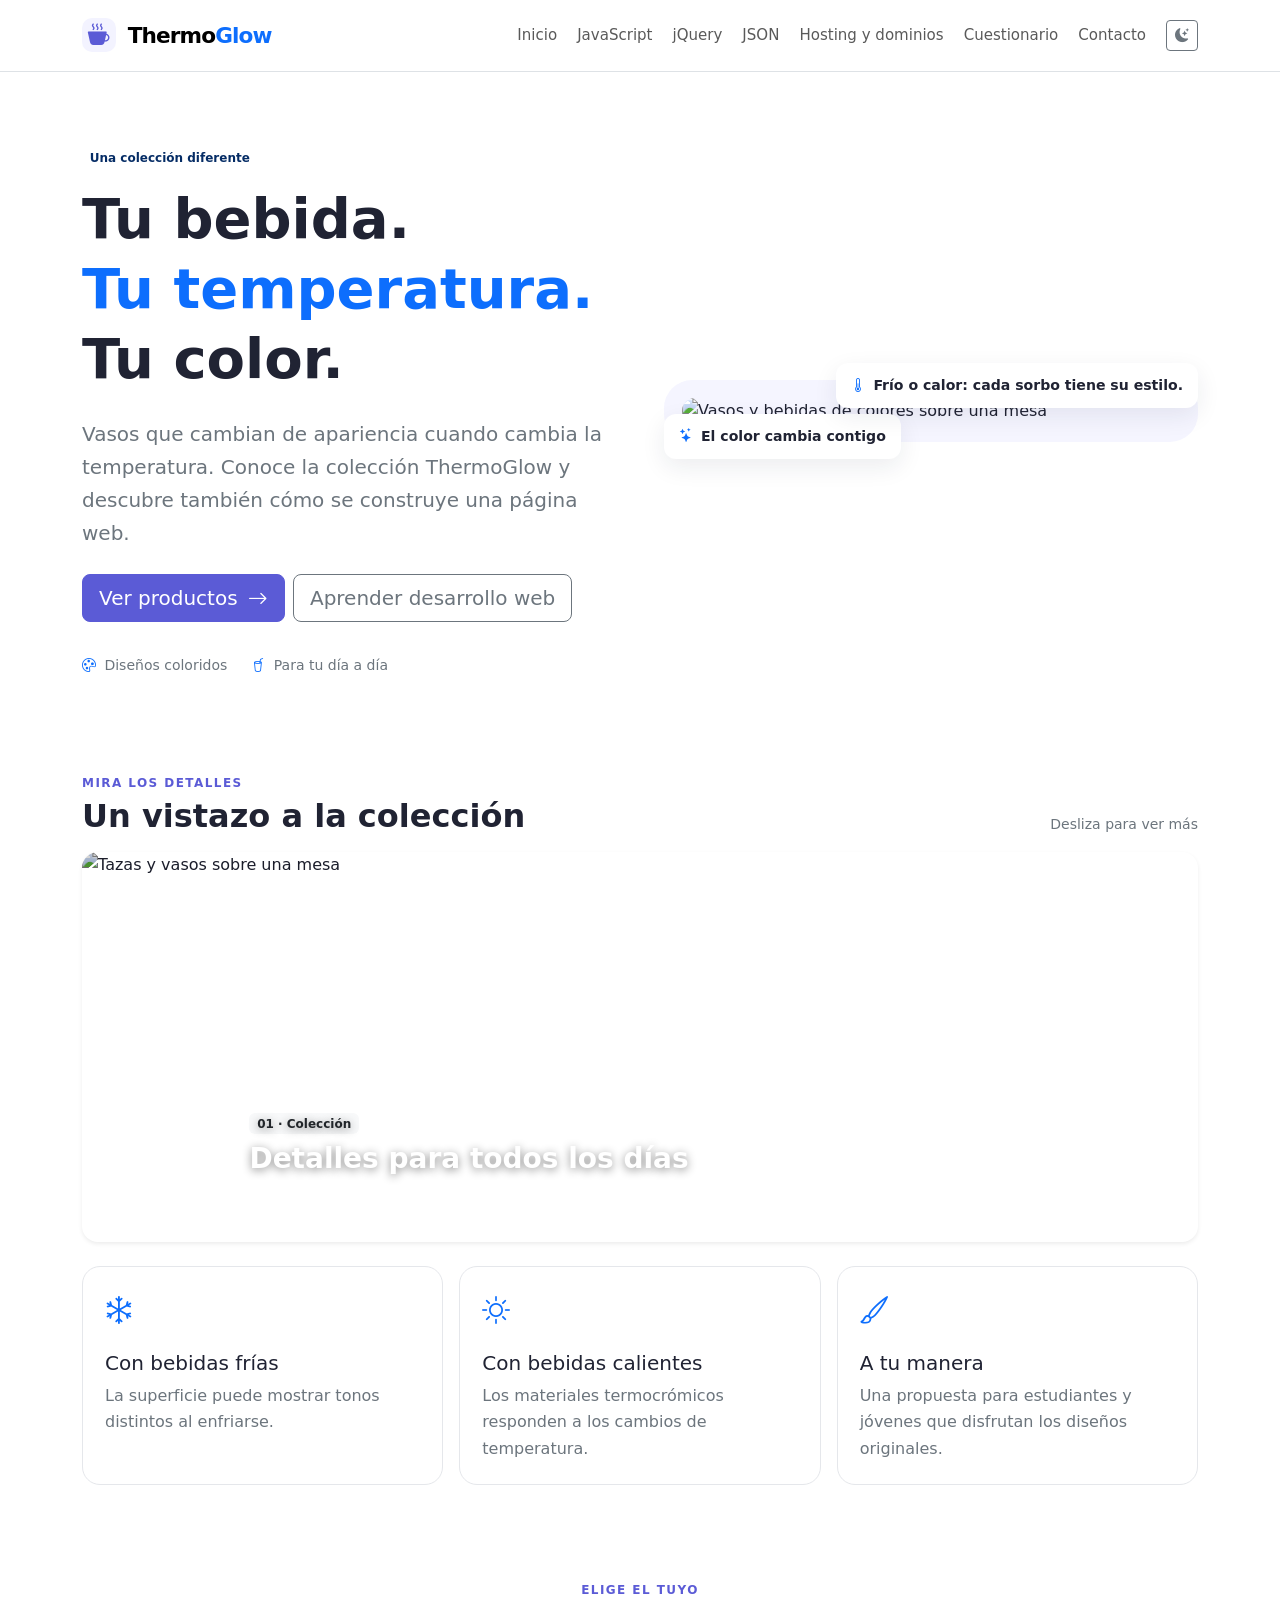
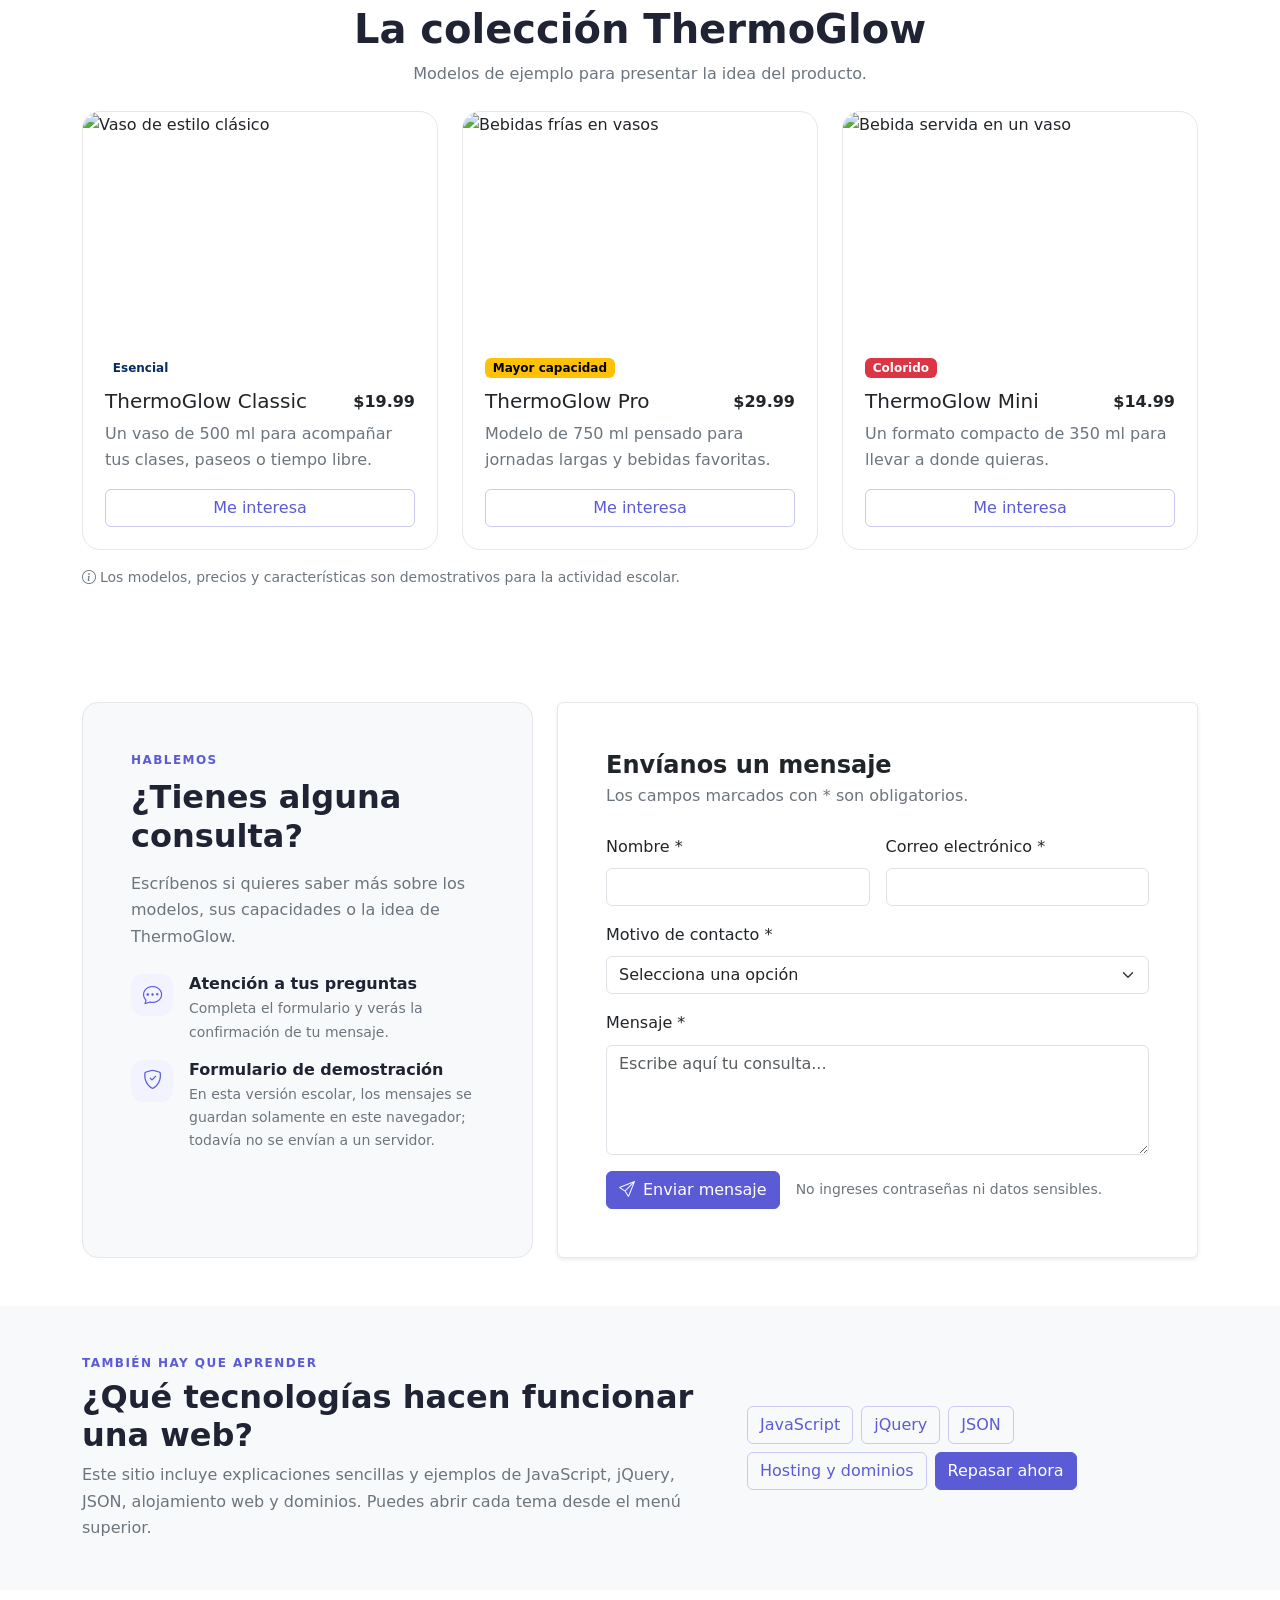
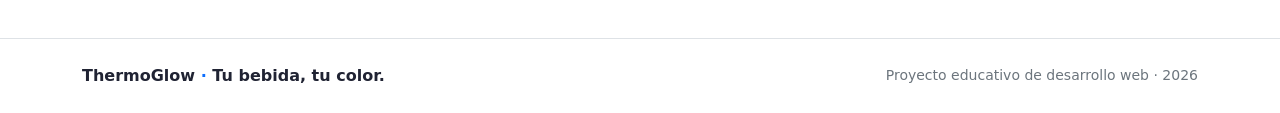
==== index.html @ 7bd59742 "windon" ====
<!doctype html>
<html lang="es" data-bs-theme="light">

<head>
    <meta charset="utf-8">
    <meta name="viewport" content="width=device-width, initial-scale=1">
    <meta name="description" content="ThermoGlow: vasos que cambian de color y recursos educativos de desarrollo web.">
    <title>Inicio | ThermoGlow</title>
    <link href="https://cdn.jsdelivr.net/npm/bootstrap@5.3.3/dist/css/bootstrap.min.css" rel="stylesheet">
    <link href="https://cdn.jsdelivr.net/npm/bootstrap-icons@1.11.3/font/bootstrap-icons.min.css" rel="stylesheet">
    <link href="css/estilos.css" rel="stylesheet">
</head>

<body>
    <nav class="navbar navbar-expand-lg bg-white border-bottom sticky-top">
        <div class="container"><a class="navbar-brand fw-bold" href="index.html"><span class="brand-mark"><i
                        class="bi bi-cup-hot-fill"></i></span> Thermo<span class="text-primary">Glow</span></a><button
                class="navbar-toggler" type="button" data-bs-toggle="collapse" data-bs-target="#mainNav"
                aria-controls="mainNav" aria-expanded="false" aria-label="Abrir menú"><span
                    class="navbar-toggler-icon"></span></button>
            <div class="collapse navbar-collapse" id="mainNav">
                <ul class="navbar-nav ms-auto align-items-lg-center gap-lg-1">
                    <li class="nav-item"><a class="nav-link" href="index.html">Inicio</a></li>
                    <li class="nav-item"><a class="nav-link" href="javascript.html">JavaScript</a></li>
                    <li class="nav-item"><a class="nav-link" href="jquery.html">jQuery</a></li>
                    <li class="nav-item"><a class="nav-link" href="json.html">JSON</a></li>
                    <li class="nav-item"><a class="nav-link" href="hosting.html">Hosting y dominios</a></li>
                    <li class="nav-item"><a class="nav-link" href="cuestionario.html">Cuestionario</a></li>
                    <li class="nav-item"><a class="nav-link" href="#contacto">Contacto</a></li>
                    <li class="nav-item ms-lg-2"><button class="btn btn-outline-secondary btn-sm" id="btnTema"
                            type="button" aria-label="Activar tema oscuro"><i class="bi bi-moon-stars-fill"></i><span
                                class="ms-1 d-lg-none">Cambiar tema</span></button></li>
                </ul>
            </div>
        </div>
    </nav>
    <main>
        <section class="container py-5">
            <div class="row align-items-center g-5 py-lg-4">
                <div class="col-lg-6"><span
                        class="badge rounded-pill text-bg-primary-subtle text-primary-emphasis mb-3">Una colección
                        diferente</span>
                    <h1 class="display-4 fw-bold lh-sm">Tu bebida.<br><span class="text-primary">Tu
                            temperatura.</span><br>Tu color.</h1>
                    <p class="lead text-secondary my-4">Vasos que cambian de apariencia cuando cambia la temperatura.
                        Conoce la colección ThermoGlow y descubre también cómo se construye una página web.</p><a
                        class="btn btn-primary btn-lg me-2 mb-2" href="#productos">Ver productos <i
                            class="bi bi-arrow-right ms-1"></i></a><a class="btn btn-outline-secondary btn-lg mb-2"
                        href="javascript.html">Aprender desarrollo web</a>
                    <div class="d-flex gap-4 mt-4 small text-secondary"><span><i
                                class="bi bi-palette text-primary me-1"></i> Diseños coloridos</span><span><i
                                class="bi bi-cup-straw text-primary me-1"></i> Para tu día a día</span></div>
                </div>
                <div class="col-lg-6">
                    <div class="hero-art">
                        <div class="hero-copy-label"><i class="bi bi-stars text-primary me-2"></i>El color cambia
                            contigo</div><img
                            src="https://images.unsplash.com/photo-1544145945-f90425340c7e?auto=format&fit=crop&w=1100&q=85"
                            alt="Vasos y bebidas de colores sobre una mesa" class="img-fluid hero-img">
                        <div class="hero-caption"><i class="bi bi-thermometer-half text-primary me-2"></i>Frío o calor:
                            cada sorbo tiene su estilo.</div>
                    </div>
                </div>
            </div>
        </section>
        <section class="container py-4" aria-label="Galería de ThermoGlow">
            <div class="d-flex justify-content-between align-items-end mb-3">
                <div>
                    <p class="section-kicker mb-1">MIRA LOS DETALLES</p>
                    <h2 class="h2 fw-bold mb-0">Un vistazo a la colección</h2>
                </div><span class="text-secondary small d-none d-md-inline">Desliza para ver más</span>
            </div>
            <div id="carruselThermoGlow" class="carousel slide carousel-fade rounded-4 overflow-hidden shadow-sm"
                data-bs-ride="carousel" data-bs-interval="4000">
                <div class="carousel-indicators"><button type="button" data-bs-target="#carruselThermoGlow"
                        data-bs-slide-to="0" class="active" aria-current="true" aria-label="Imagen 1"></button><button
                        type="button" data-bs-target="#carruselThermoGlow" data-bs-slide-to="1"
                        aria-label="Imagen 2"></button><button type="button" data-bs-target="#carruselThermoGlow"
                        data-bs-slide-to="2" aria-label="Imagen 3"></button></div>
                <div class="carousel-inner">
                    <div class="carousel-item active"><img
                            src="https://images.unsplash.com/photo-1514228742587-6b1558fcca3d?auto=format&fit=crop&w=1400&q=85"
                            class="d-block w-100 carousel-photo" alt="Tazas y vasos sobre una mesa">
                        <div class="carousel-caption text-start"><span class="badge text-bg-light text-dark mb-2">01 ·
                                Colección</span>
                            <h3 class="fw-bold">Detalles para todos los días</h3>
                        </div>
                    </div>
                    <div class="carousel-item"><img
                            src="https://images.unsplash.com/photo-1544145945-f90425340c7e?auto=format&fit=crop&w=1400&q=85"
                            class="d-block w-100 carousel-photo" alt="Bebidas refrescantes en vasos">
                        <div class="carousel-caption text-start"><span class="badge text-bg-light text-dark mb-2">02 ·
                                Color</span>
                            <h3 class="fw-bold">Dale otro tono a tu bebida</h3>
                        </div>
                    </div>
                    <div class="carousel-item"><img
                            src="https://images.unsplash.com/photo-1498804103079-a6351b050096?auto=format&fit=crop&w=1400&q=85"
                            class="d-block w-100 carousel-photo" alt="Bebida servida en una cafetería">
                        <div class="carousel-caption text-start"><span class="badge text-bg-light text-dark mb-2">03 ·
                                Tu rutina</span>
                            <h3 class="fw-bold">Un diseño que acompaña tu día</h3>
                        </div>
                    </div>
                </div><button class="carousel-control-prev" type="button" data-bs-target="#carruselThermoGlow"
                    data-bs-slide="prev"><span class="carousel-control-prev-icon" aria-hidden="true"></span><span
                        class="visually-hidden">Anterior</span></button><button class="carousel-control-next"
                    type="button" data-bs-target="#carruselThermoGlow" data-bs-slide="next"><span
                        class="carousel-control-next-icon" aria-hidden="true"></span><span
                        class="visually-hidden">Siguiente</span></button>
            </div>
        </section>
        <section class="container pb-5">
            <div class="row g-3">
                <div class="col-md-4">
                    <div class="info-tile h-100"><i class="bi bi-snow fs-3 text-primary"></i>
                        <h3 class="h5 mt-3">Con bebidas frías</h3>
                        <p class="mb-0 text-secondary">La superficie puede mostrar tonos distintos al enfriarse.</p>
                    </div>
                </div>
                <div class="col-md-4">
                    <div class="info-tile h-100"><i class="bi bi-sun fs-3 text-primary"></i>
                        <h3 class="h5 mt-3">Con bebidas calientes</h3>
                        <p class="mb-0 text-secondary">Los materiales termocrómicos responden a los cambios de
                            temperatura.</p>
                    </div>
                </div>
                <div class="col-md-4">
                    <div class="info-tile h-100"><i class="bi bi-brush fs-3 text-primary"></i>
                        <h3 class="h5 mt-3">A tu manera</h3>
                        <p class="mb-0 text-secondary">Una propuesta para estudiantes y jóvenes que disfrutan los
                            diseños originales.</p>
                    </div>
                </div>
            </div>
        </section>

        <section id="productos" class="container py-5">
            <div class="text-center mb-4">
                <p class="section-kicker mb-1">ELIGE EL TUYO</p>
                <h2 class="display-6 fw-bold">La colección ThermoGlow</h2>
                <p class="text-secondary">Modelos de ejemplo para presentar la idea del producto.</p>
            </div>
            <div class="row g-4">
                <div class="col-md-6 col-lg-4">
                    <article class="card product-card h-100"><img
                            src="https://images.unsplash.com/photo-1514228742587-6b1558fcca3d?auto=format&fit=crop&w=800&q=80"
                            class="card-img-top product-photo" alt="Vaso de estilo clásico">
                        <div class="card-body"><span
                                class="badge text-bg-primary-subtle text-primary-emphasis">Esencial</span>
                            <div class="d-flex justify-content-between gap-2 mt-2">
                                <h3 class="h5">ThermoGlow Classic</h3><strong>$19.99</strong>
                            </div>
                            <p class="text-secondary">Un vaso de 500 ml para acompañar tus clases, paseos o tiempo
                                libre.</p><button class="btn btn-outline-primary w-100 btn-interes"
                                data-producto="ThermoGlow Classic">Me interesa</button>
                        </div>
                    </article>
                </div>
                <div class="col-md-6 col-lg-4">
                    <article class="card product-card h-100"><img
                            src="https://images.unsplash.com/photo-1544145945-f90425340c7e?auto=format&fit=crop&w=800&q=80"
                            class="card-img-top product-photo" alt="Bebidas frías en vasos">
                        <div class="card-body"><span class="badge text-bg-warning">Mayor capacidad</span>
                            <div class="d-flex justify-content-between gap-2 mt-2">
                                <h3 class="h5">ThermoGlow Pro</h3><strong>$29.99</strong>
                            </div>
                            <p class="text-secondary">Modelo de 750 ml pensado para jornadas largas y bebidas favoritas.
                            </p><button class="btn btn-outline-primary w-100 btn-interes"
                                data-producto="ThermoGlow Pro">Me interesa</button>
                        </div>
                    </article>
                </div>
                <div class="col-md-6 col-lg-4">
                    <article class="card product-card h-100"><img
                            src="https://images.unsplash.com/photo-1498804103079-a6351b050096?auto=format&fit=crop&w=800&q=80"
                            class="card-img-top product-photo" alt="Bebida servida en un vaso">
                        <div class="card-body"><span class="badge text-bg-danger">Colorido</span>
                            <div class="d-flex justify-content-between gap-2 mt-2">
                                <h3 class="h5">ThermoGlow Mini</h3><strong>$14.99</strong>
                            </div>
                            <p class="text-secondary">Un formato compacto de 350 ml para llevar a donde quieras.</p>
                            <button class="btn btn-outline-primary w-100 btn-interes" data-producto="ThermoGlow Mini">Me
                                interesa</button>
                        </div>
                    </article>
                </div>
            </div>
            <p class="small text-secondary mt-3"><i class="bi bi-info-circle me-1"></i>Los modelos, precios y
                características son demostrativos para la actividad escolar.</p>
        </section>
        <section id="contacto" class="container py-5">
            <div class="row g-4 align-items-stretch">
                <div class="col-lg-5">
                    <div class="contact-intro h-100 p-4 p-lg-5 rounded-4">
                        <p class="section-kicker mb-2">HABLEMOS</p>
                        <h2 class="fw-bold mb-3">¿Tienes alguna consulta?</h2>
                        <p class="text-secondary">Escríbenos si quieres saber más sobre los modelos, sus capacidades o
                            la idea de ThermoGlow.</p>
                        <div class="d-flex gap-3 align-items-start mt-4"><span class="contact-icon"><i
                                    class="bi bi-chat-dots"></i></span>
                            <div>
                                <h3 class="h6 fw-bold mb-1">Atención a tus preguntas</h3>
                                <p class="text-secondary small mb-0">Completa el formulario y verás la confirmación de
                                    tu mensaje.</p>
                            </div>
                        </div>
                        <div class="d-flex gap-3 align-items-start mt-3"><span class="contact-icon"><i
                                    class="bi bi-shield-check"></i></span>
                            <div>
                                <h3 class="h6 fw-bold mb-1">Formulario de demostración</h3>
                                <p class="text-secondary small mb-0">En esta versión escolar, los mensajes se guardan
                                    solamente en este navegador; todavía no se envían a un servidor.</p>
                            </div>
                        </div>
                    </div>
                </div>
                <div class="col-lg-7">
                    <div class="card contact-card h-100 shadow-sm">
                        <div class="card-body p-4 p-lg-5">
                            <h3 class="h4 fw-bold mb-1">Envíanos un mensaje</h3>
                            <p class="text-secondary mb-4">Los campos marcados con * son obligatorios.</p>
                            <form id="formContacto" novalidate>
                                <div class="row g-3">
                                    <div class="col-md-6"><label for="contactoNombre" class="form-label">Nombre
                                            *</label><input class="form-control" id="contactoNombre" name="nombre"
                                            autocomplete="name" maxlength="80" required>
                                        <div class="invalid-feedback">Escribe tu nombre.</div>
                                    </div>
                                    <div class="col-md-6"><label for="contactoCorreo" class="form-label">Correo
                                            electrónico *</label><input class="form-control" type="email"
                                            id="contactoCorreo" name="correo" autocomplete="email" maxlength="120"
                                            required>
                                        <div class="invalid-feedback">Escribe un correo válido.</div>
                                    </div>
                                    <div class="col-12"><label for="contactoAsunto" class="form-label">Motivo de
                                            contacto *</label><select class="form-select" id="contactoAsunto"
                                            name="asunto" required>
                                            <option value="" selected disabled>Selecciona una opción</option>
                                            <option>Información de productos</option>
                                            <option>Personalización de vasos</option>
                                            <option>Precios y capacidades</option>
                                            <option>Comentario sobre la página</option>
                                            <option>Otro</option>
                                        </select>
                                        <div class="invalid-feedback">Selecciona el motivo de tu consulta.</div>
                                    </div>
                                    <div class="col-12"><label for="contactoMensaje" class="form-label">Mensaje
                                            *</label><textarea class="form-control" id="contactoMensaje" name="mensaje"
                                            rows="4" minlength="10" maxlength="1000"
                                            placeholder="Escribe aquí tu consulta..." required></textarea>
                                        <div class="invalid-feedback">Escribe un mensaje de al menos 10 caracteres.
                                        </div>
                                    </div>
                                    <div class="col-12 d-flex flex-column flex-sm-row align-items-sm-center gap-3">
                                        <button class="btn btn-primary" type="submit"><i
                                                class="bi bi-send me-2"></i>Enviar mensaje</button><span
                                            class="small text-secondary">No ingreses contraseñas ni datos
                                            sensibles.</span></div>
                                </div>
                                <div id="contactoResultado" class="alert mt-4 d-none" role="status" aria-live="polite">
                                </div>
                            </form>
                        </div>
                    </div>
                </div>
            </div>
        </section>
        <section class="bg-body-tertiary py-5">
            <div class="container">
                <div class="row align-items-center g-4">
                    <div class="col-lg-7">
                        <p class="section-kicker mb-1">TAMBIÉN HAY QUE APRENDER</p>
                        <h2 class="fw-bold">¿Qué tecnologías hacen funcionar una web?</h2>
                        <p class="text-secondary mb-0">Este sitio incluye explicaciones sencillas y ejemplos de
                            JavaScript, jQuery, JSON, alojamiento web y dominios. Puedes abrir cada tema desde el menú
                            superior.</p>
                    </div>
                    <div class="col-lg-5">
                        <div class="d-flex flex-wrap gap-2"><a class="btn btn-outline-primary"
                                href="javascript.html">JavaScript</a><a class="btn btn-outline-primary"
                                href="jquery.html">jQuery</a><a class="btn btn-outline-primary"
                                href="json.html">JSON</a><a class="btn btn-outline-primary" href="hosting.html">Hosting
                                y dominios</a><a class="btn btn-primary" href="cuestionario.html">Repasar ahora</a>
                        </div>
                    </div>
                </div>
            </div>
        </section>
        <div class="modal fade" id="interesModal" tabindex="-1" aria-labelledby="interesTitulo" aria-hidden="true">
            <div class="modal-dialog modal-dialog-centered">
                <div class="modal-content">
                    <div class="modal-header">
                        <h2 class="modal-title fs-5" id="interesTitulo">Gracias por tu interés</h2><button type="button"
                            class="btn-close" data-bs-dismiss="modal" aria-label="Cerrar"></button>
                    </div>
                    <div class="modal-body" id="interesTexto">Has seleccionado un producto.</div>
                    <div class="modal-footer"><button type="button" class="btn btn-primary"
                            data-bs-dismiss="modal">Entendido</button></div>
                </div>
            </div>
        </div>
    </main>
    <footer class="border-top mt-5 py-4">
        <div class="container d-flex flex-column flex-md-row justify-content-between align-items-md-center gap-2"><span
                class="fw-semibold">ThermoGlow <span class="text-primary">·</span> Tu bebida, tu color.</span><small
                class="text-secondary">Proyecto educativo de desarrollo web · <span id="anio"></span></small></div>
    </footer>
    <script src="https://cdn.jsdelivr.net/npm/bootstrap@5.3.3/dist/js/bootstrap.bundle.min.js"></script>
    <script src="js/script.js"></script>
</body>

</html>
---- css/estilos.css ----
:root {
    --tg-primary: #5b5bd6;
    --tg-primary-dark: #4646b7;
    --tg-soft: #f3f3ff;
    --tg-line: #e5e7eb;
    --tg-card: #fff;
    --tg-ink: #202333;
    --tg-muted: #687083
}

html {
    scroll-behavior: smooth
}

body {
    background: #fff;
    color: var(--tg-ink);
    font-family: system-ui, -apple-system, "Segoe UI", sans-serif;
    line-height: 1.65
}

.navbar {
    --bs-navbar-padding-y: .8rem
}

.navbar-brand {
    letter-spacing: -.04em;
    font-size: 1.35rem
}

.brand-mark {
    display: inline-grid;
    place-items: center;
    width: 34px;
    height: 34px;
    background: var(--tg-soft);
    color: var(--tg-primary);
    border-radius: 10px;
    margin-right: 5px
}

.nav-link {
    font-size: .94rem
}

.nav-link:hover,
.nav-link.active {
    color: var(--tg-primary)
}

.btn-primary {
    --bs-btn-bg: var(--tg-primary);
    --bs-btn-border-color: var(--tg-primary);
    --bs-btn-hover-bg: var(--tg-primary-dark);
    --bs-btn-hover-border-color: var(--tg-primary-dark);
    --bs-btn-active-bg: var(--tg-primary-dark)
}

.btn-outline-primary {
    --bs-btn-color: var(--tg-primary);
    --bs-btn-border-color: #c9c9f4;
    --bs-btn-hover-bg: var(--tg-primary);
    --bs-btn-hover-border-color: var(--tg-primary)
}

.hero-art {
    position: relative;
    background: #f5f5ff;
    padding: 18px;
    border-radius: 28px
}

.hero-img {
    width: 100%;
    height: 390px;
    object-fit: cover;
    border-radius: 20px
}

.hero-copy-label,
.hero-caption {
    position: absolute;
    background: #fff;
    padding: 11px 15px;
    border-radius: 12px;
    box-shadow: 0 8px 25px #1d204015;
    font-size: .88rem;
    font-weight: 600
}

.hero-copy-label {
    top: 34px;
    left: 0
}

.hero-caption {
    bottom: 34px;
    right: 0
}

.info-tile,
.content-panel,
.step-card {
    border: 1px solid var(--tg-line);
    border-radius: 18px;
    background: var(--tg-card);
    padding: 24px
}

.info-tile {
    padding: 22px
}

.section-kicker {
    font-size: .75rem;
    font-weight: 800;
    letter-spacing: .12em;
    color: var(--tg-primary)
}

.carousel-photo {
    height: 390px;
    object-fit: cover;
    filter: brightness(.83)
}

.carousel-caption {
    bottom: 2.4rem;
    text-shadow: 0 2px 10px #0007
}

.product-card {
    border: 1px solid var(--tg-line);
    border-radius: 18px;
    overflow: hidden;
    transition: transform .18s ease, box-shadow .18s ease
}

.product-card:hover {
    transform: translateY(-4px);
    box-shadow: 0 15px 35px #25254a12
}

.product-photo {
    height: 220px;
    object-fit: cover
}

.product-card .card-body {
    padding: 22px
}

.topic-header {
    max-width: 780px
}

.topic-header .lead {
    max-width: 720px
}

.content-panel {
    padding: clamp(20px, 3vw, 32px)
}

.content-panel h2,
.content-panel h3 {
    letter-spacing: -.02em
}

.note-box {
    background: var(--bs-tertiary-bg);
    border-radius: 12px;
    padding: 16px
}

.demo-panel {
    background: var(--bs-tertiary-bg)
}

.demo-screen {
    min-height: 120px;
    padding: 22px;
    border: 1px dashed #b9b9e9;
    border-radius: 14px;
    background: var(--tg-card);
    display: flex;
    flex-direction: column;
    justify-content: center;
    align-items: center;
    text-align: center
}

.code-sample {
    background: #202333;
    color: #f2f3ff;
    padding: 17px;
    border-radius: 12px;
    white-space: pre-wrap;
    overflow: auto;
    font-size: .83rem
}

.code-sample code {
    color: inherit
}

.topic-icon {
    display: grid;
    place-items: center;
    width: 54px;
    height: 54px;
    background: var(--tg-soft);
    color: var(--tg-primary);
    border-radius: 15px;
    font-size: 1.5rem
}

.step-card {
    padding: 18px 12px;
    height: 100%
}

.step-card>span {
    display: inline-grid;
    place-items: center;
    width: 34px;
    height: 34px;
    border-radius: 50%;
    background: var(--tg-soft);
    color: var(--tg-primary);
    font-weight: 800
}

.quiz-question {
    padding: 20px 0;
    border-bottom: 1px solid var(--tg-line)
}

.quiz-question legend {
    font-size: 1.05rem;
    font-weight: 700;
    margin-bottom: 14px
}

.form-check {
    margin: .5rem 0
}

.form-check-input:checked {
    background-color: var(--tg-primary);
    border-color: var(--tg-primary)
}

footer {
    background: var(--bs-body-bg)
}

[data-bs-theme="dark"] {
    --tg-line: #3b3d50;
    --tg-card: #222437;
    --tg-ink: #f2f3fb;
    --tg-muted: #b9bdcc;
    --tg-soft: #302f50;
    color-scheme: dark
}

[data-bs-theme="dark"] body {
    background: #171827;
    color: var(--tg-ink)
}

[data-bs-theme="dark"] .navbar {
    background: #202133 !important;
    border-color: #3b3d50 !important
}

[data-bs-theme="dark"] .hero-art {
    background: #25263b
}

[data-bs-theme="dark"] .hero-copy-label,
[data-bs-theme="dark"] .hero-caption {
    background: #292b41;
    color: #f2f3fb
}

[data-bs-theme="dark"] .table-light {
    --bs-table-bg: #303247;
    --bs-table-color: #f2f3fb;
    --bs-table-border-color: #44465d
}

[data-bs-theme="dark"] .table {
    --bs-table-color: #f2f3fb;
    --bs-table-border-color: #44465d
}

[data-bs-theme="dark"] .form-control,
[data-bs-theme="dark"] .form-select {
    background: #222437;
    color: #f2f3fb;
    border-color: #4a4c62
}

[data-bs-theme="dark"] .text-secondary {
    color: #b9bdcc !important
}

[data-bs-theme="dark"] .btn-close {
    filter: invert(1)
}

[data-bs-theme="dark"] .carousel-photo {
    filter: brightness(.7)
}

@media(max-width:767px) {
    .hero-img {
        height: 300px
    }

    .hero-copy-label {
        left: 8px;
        top: 25px
    }

    .hero-caption {
        right: 8px;
        bottom: 25px;
        max-width: 85%
    }

    .carousel-photo {
        height: 280px
    }

    .carousel-caption h3 {
        font-size: 1.2rem
    }

    .content-panel {
        padding: 20px
    }
}

@media(prefers-reduced-motion:reduce) {
    html {
        scroll-behavior: auto
    }

    *,
    *::before,
    *::after {
        transition: none !important
    }
}

/* Sección de contacto */
.contact-intro {
    background: var(--bs-tertiary-bg);
    border: 1px solid var(--tg-line)
}

.contact-card {
    border-color: var(--tg-line);
    background: var(--bs-body-bg)
}

.contact-icon {
    width: 42px;
    height: 42px;
    flex: 0 0 42px;
    display: grid;
    place-items: center;
    border-radius: 12px;
    background: var(--tg-soft);
    color: var(--tg-primary);
    font-size: 1.2rem
}

#contacto .form-control:focus,
#contacto .form-select:focus {
    border-color: var(--tg-primary);
    box-shadow: 0 0 0 .2rem rgba(91, 91, 214, .15)
}

[data-bs-theme="dark"] .contact-intro {
    background: #202133
}
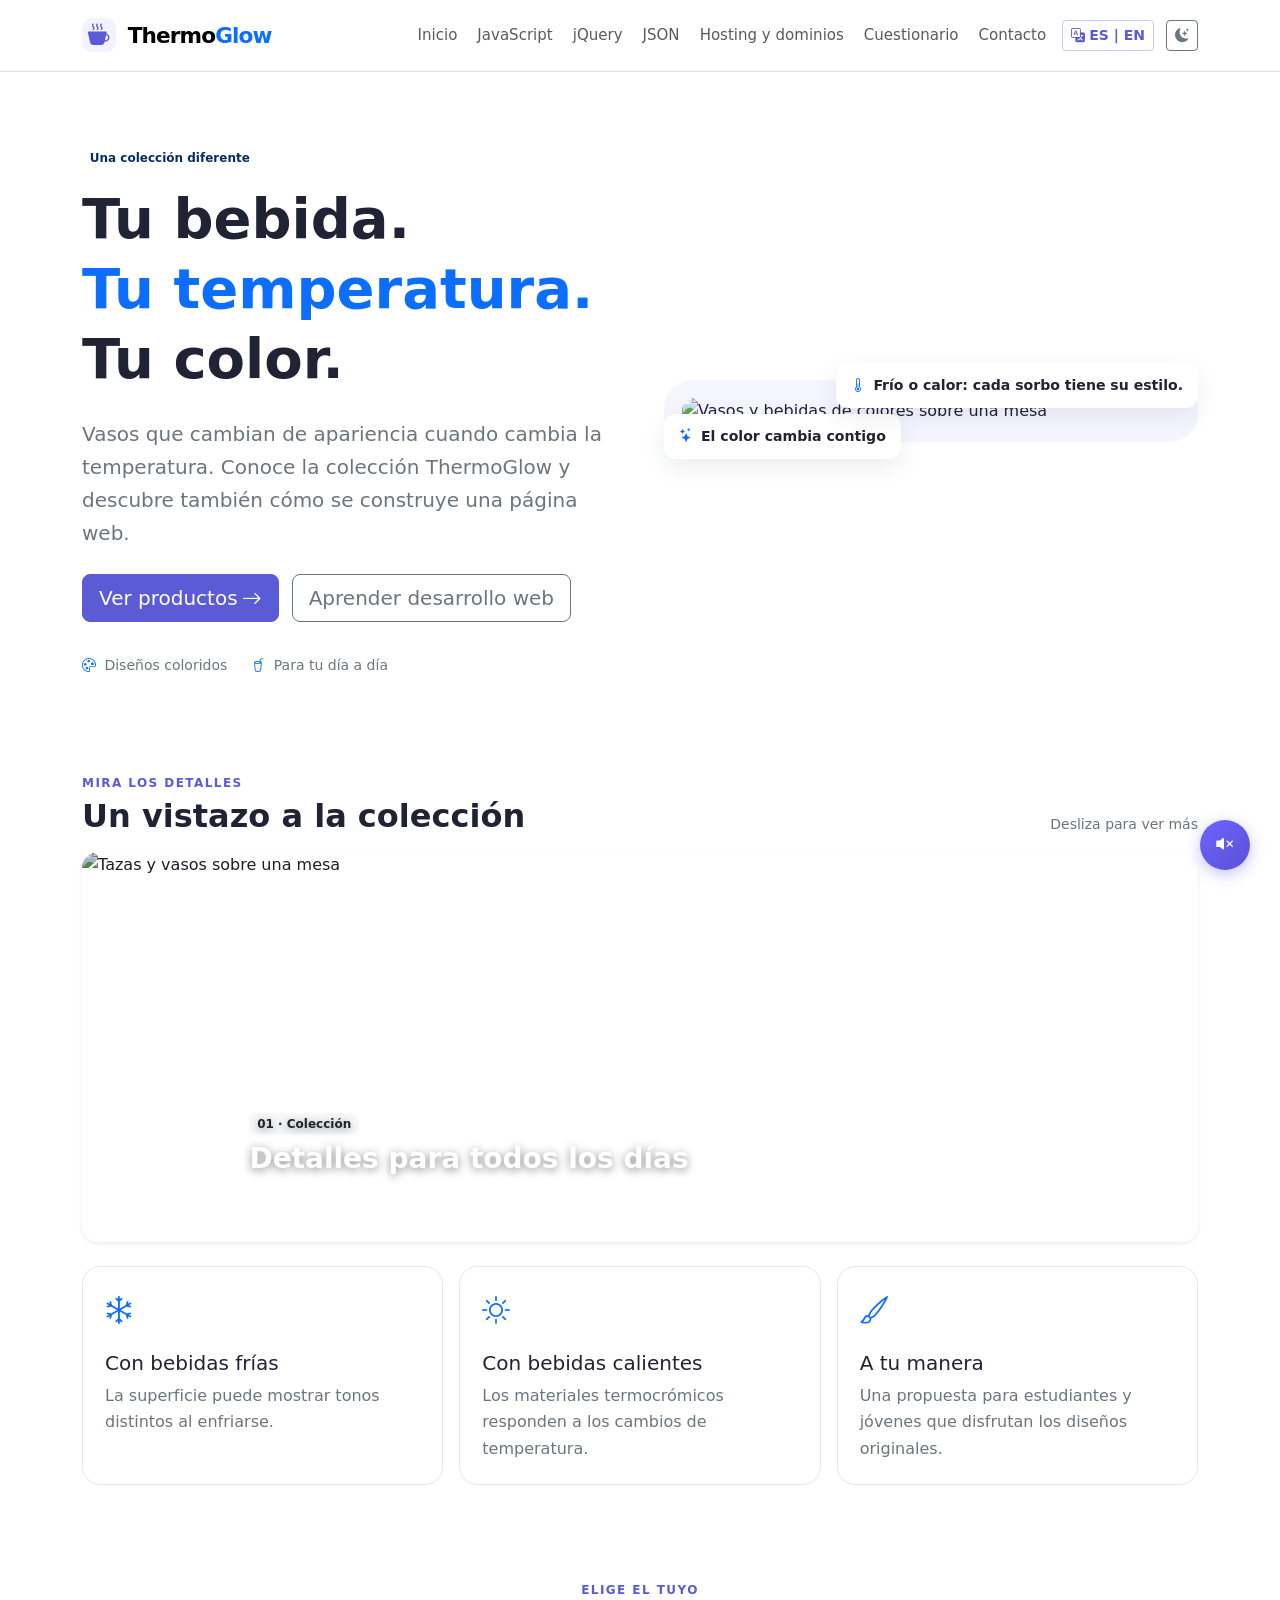
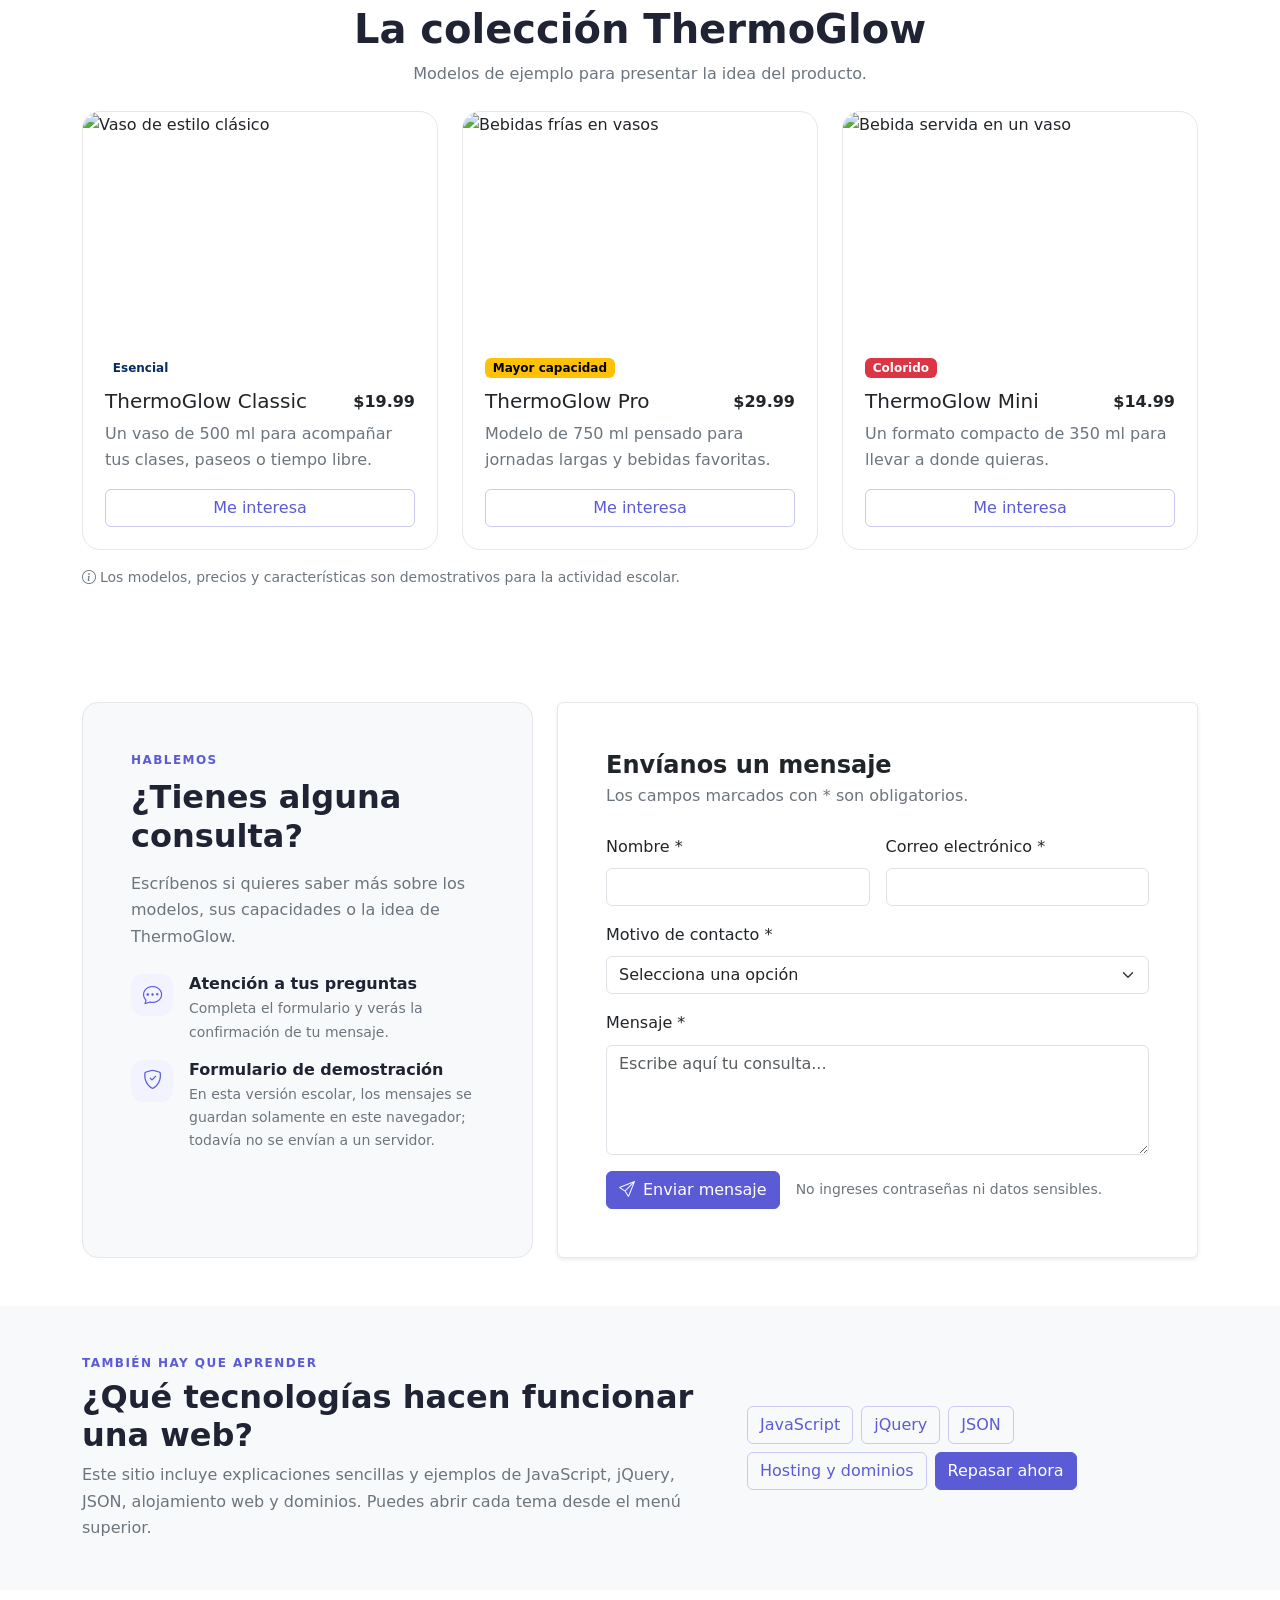
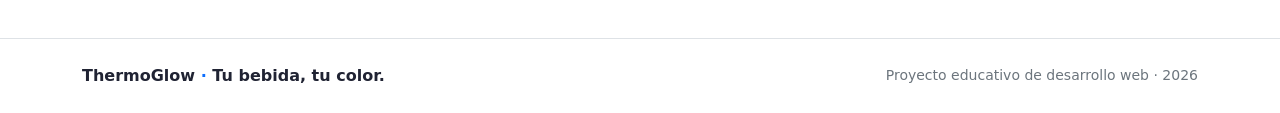
==== commit 8c765e60: "Proyecto" ====
--- a/index.html
+++ b/index.html
@@ -1,35 +1,41 @@
 <!doctype html>
 <html lang="es" data-bs-theme="light">
-
 <head>
     <meta charset="utf-8">
     <meta name="viewport" content="width=device-width, initial-scale=1">
     <meta name="description" content="ThermoGlow: vasos que cambian de color y recursos educativos de desarrollo web.">
-    <title>Inicio | ThermoGlow</title>
+    <title data-i18n="page_title">Inicio | ThermoGlow</title>
     <link href="https://cdn.jsdelivr.net/npm/bootstrap@5.3.3/dist/css/bootstrap.min.css" rel="stylesheet">
     <link href="https://cdn.jsdelivr.net/npm/bootstrap-icons@1.11.3/font/bootstrap-icons.min.css" rel="stylesheet">
     <link href="css/estilos.css" rel="stylesheet">
 </head>
+<!-- Música de fondo -->
+<audio id="musicaFondo" loop>
+    <source src="audio/Yellow.mp3" type="audio/mpeg">
+    <!-- Si usas tu propio archivo, cambia la línea de arriba por: -->
+    <!-- <source src="audio/musica.mp3" type="audio/mpeg"> -->
+</audio>
 
+<!-- Botón flotante de música -->
+<button id="btnMusica" class="btn-musica" title="Activar/Desactivar música">
+    <i class="bi bi-volume-mute-fill" id="iconoMusica"></i>
+</button>
 <body>
     <nav class="navbar navbar-expand-lg bg-white border-bottom sticky-top">
-        <div class="container"><a class="navbar-brand fw-bold" href="index.html"><span class="brand-mark"><i
-                        class="bi bi-cup-hot-fill"></i></span> Thermo<span class="text-primary">Glow</span></a><button
-                class="navbar-toggler" type="button" data-bs-toggle="collapse" data-bs-target="#mainNav"
-                aria-controls="mainNav" aria-expanded="false" aria-label="Abrir menú"><span
-                    class="navbar-toggler-icon"></span></button>
+        <div class="container">
+            <a class="navbar-brand fw-bold" href="index.html"><span class="brand-mark"><i class="bi bi-cup-hot-fill"></i></span> Thermo<span class="text-primary">Glow</span></a>
+            <button class="navbar-toggler" type="button" data-bs-toggle="collapse" data-bs-target="#mainNav" aria-controls="mainNav" aria-expanded="false" aria-label="Abrir menú"><span class="navbar-toggler-icon"></span></button>
             <div class="collapse navbar-collapse" id="mainNav">
                 <ul class="navbar-nav ms-auto align-items-lg-center gap-lg-1">
-                    <li class="nav-item"><a class="nav-link" href="index.html">Inicio</a></li>
-                    <li class="nav-item"><a class="nav-link" href="javascript.html">JavaScript</a></li>
-                    <li class="nav-item"><a class="nav-link" href="jquery.html">jQuery</a></li>
-                    <li class="nav-item"><a class="nav-link" href="json.html">JSON</a></li>
-                    <li class="nav-item"><a class="nav-link" href="hosting.html">Hosting y dominios</a></li>
-                    <li class="nav-item"><a class="nav-link" href="cuestionario.html">Cuestionario</a></li>
-                    <li class="nav-item"><a class="nav-link" href="#contacto">Contacto</a></li>
-                    <li class="nav-item ms-lg-2"><button class="btn btn-outline-secondary btn-sm" id="btnTema"
-                            type="button" aria-label="Activar tema oscuro"><i class="bi bi-moon-stars-fill"></i><span
-                                class="ms-1 d-lg-none">Cambiar tema</span></button></li>
+                    <li class="nav-item"><a class="nav-link" href="index.html" data-i18n="nav_inicio">Inicio</a></li>
+                    <li class="nav-item"><a class="nav-link" href="javascript.html" data-i18n="nav_js">JavaScript</a></li>
+                    <li class="nav-item"><a class="nav-link" href="jquery.html" data-i18n="nav_jquery">jQuery</a></li>
+                    <li class="nav-item"><a class="nav-link" href="json.html" data-i18n="nav_json">JSON</a></li>
+                    <li class="nav-item"><a class="nav-link" href="hosting.html" data-i18n="nav_hosting">Hosting y dominios</a></li>
+                    <li class="nav-item"><a class="nav-link" href="cuestionario.html" data-i18n="nav_cuestionario">Cuestionario</a></li>
+                    <li class="nav-item"><a class="nav-link" href="#contacto" data-i18n="nav_contacto">Contacto</a></li>
+                    <li class="nav-item ms-lg-1"><button type="button" id="btnIdioma" class="btn btn-outline-primary btn-sm fw-bold" title="Cambiar idioma"><i class="bi bi-translate me-1"></i><span id="textoIdioma">ES | EN</span></button></li>
+                    <li class="nav-item ms-lg-2"><button type="button" id="btnTema" class="btn btn-outline-secondary btn-sm" aria-label="Activar tema oscuro"><i class="bi bi-moon-stars-fill" id="iconoTema"></i></button></li>
                 </ul>
             </div>
         </div>
@@ -37,229 +43,132 @@
     <main>
         <section class="container py-5">
             <div class="row align-items-center g-5 py-lg-4">
-                <div class="col-lg-6"><span
-                        class="badge rounded-pill text-bg-primary-subtle text-primary-emphasis mb-3">Una colección
-                        diferente</span>
-                    <h1 class="display-4 fw-bold lh-sm">Tu bebida.<br><span class="text-primary">Tu
-                            temperatura.</span><br>Tu color.</h1>
-                    <p class="lead text-secondary my-4">Vasos que cambian de apariencia cuando cambia la temperatura.
-                        Conoce la colección ThermoGlow y descubre también cómo se construye una página web.</p><a
-                        class="btn btn-primary btn-lg me-2 mb-2" href="#productos">Ver productos <i
-                            class="bi bi-arrow-right ms-1"></i></a><a class="btn btn-outline-secondary btn-lg mb-2"
-                        href="javascript.html">Aprender desarrollo web</a>
-                    <div class="d-flex gap-4 mt-4 small text-secondary"><span><i
-                                class="bi bi-palette text-primary me-1"></i> Diseños coloridos</span><span><i
-                                class="bi bi-cup-straw text-primary me-1"></i> Para tu día a día</span></div>
+                <div class="col-lg-6">
+                    <span class="badge rounded-pill text-bg-primary-subtle text-primary-emphasis mb-3" data-i18n="hero_badge">Una colección diferente</span>
+                    <h1 class="display-4 fw-bold lh-sm"><span data-i18n="hero_title_1">Tu bebida.</span><br><span class="text-primary" data-i18n="hero_title_2">Tu temperatura.</span><br><span data-i18n="hero_title_3">Tu color.</span></h1>
+                    <p class="lead text-secondary my-4" data-i18n="hero_desc">Vasos que cambian de apariencia cuando cambia la temperatura. Conoce la colección ThermoGlow y descubre también cómo se construye una página web.</p>
+                    <a class="btn btn-primary btn-lg me-2 mb-2" href="#productos"><span data-i18n="btn_ver_productos">Ver productos</span><i class="bi bi-arrow-right ms-1"></i></a>
+                    <a class="btn btn-outline-secondary btn-lg mb-2" href="javascript.html" data-i18n="btn_aprender">Aprender desarrollo web</a>
+                    <div class="d-flex gap-4 mt-4 small text-secondary">
+                        <span><i class="bi bi-palette text-primary me-1"></i> <span data-i18n="feature_1">Diseños coloridos</span></span>
+                        <span><i class="bi bi-cup-straw text-primary me-1"></i> <span data-i18n="feature_2">Para tu día a día</span></span>
+                    </div>
                 </div>
                 <div class="col-lg-6">
                     <div class="hero-art">
-                        <div class="hero-copy-label"><i class="bi bi-stars text-primary me-2"></i>El color cambia
-                            contigo</div><img
-                            src="https://images.unsplash.com/photo-1544145945-f90425340c7e?auto=format&fit=crop&w=1100&q=85"
-                            alt="Vasos y bebidas de colores sobre una mesa" class="img-fluid hero-img">
-                        <div class="hero-caption"><i class="bi bi-thermometer-half text-primary me-2"></i>Frío o calor:
-                            cada sorbo tiene su estilo.</div>
+                        <div class="hero-copy-label"><i class="bi bi-stars text-primary me-2"></i><span data-i18n="hero_copy_label">El color cambia contigo</span></div>
+                        <img src="https://images.unsplash.com/photo-1544145945-f90425340c7e?auto=format&fit=crop&w=1100&q=85" alt="Vasos y bebidas de colores sobre una mesa" class="img-fluid hero-img">
+                        <div class="hero-caption"><i class="bi bi-thermometer-half text-primary me-2"></i><span data-i18n="hero_caption">Frío o calor: cada sorbo tiene su estilo.</span></div>
                     </div>
                 </div>
             </div>
         </section>
         <section class="container py-4" aria-label="Galería de ThermoGlow">
             <div class="d-flex justify-content-between align-items-end mb-3">
-                <div>
-                    <p class="section-kicker mb-1">MIRA LOS DETALLES</p>
-                    <h2 class="h2 fw-bold mb-0">Un vistazo a la colección</h2>
-                </div><span class="text-secondary small d-none d-md-inline">Desliza para ver más</span>
-            </div>
-            <div id="carruselThermoGlow" class="carousel slide carousel-fade rounded-4 overflow-hidden shadow-sm"
-                data-bs-ride="carousel" data-bs-interval="4000">
-                <div class="carousel-indicators"><button type="button" data-bs-target="#carruselThermoGlow"
-                        data-bs-slide-to="0" class="active" aria-current="true" aria-label="Imagen 1"></button><button
-                        type="button" data-bs-target="#carruselThermoGlow" data-bs-slide-to="1"
-                        aria-label="Imagen 2"></button><button type="button" data-bs-target="#carruselThermoGlow"
-                        data-bs-slide-to="2" aria-label="Imagen 3"></button></div>
+                <div><p class="section-kicker mb-1" data-i18n="carousel_kicker">MIRA LOS DETALLES</p><h2 class="h2 fw-bold mb-0" data-i18n="carousel_title">Un vistazo a la colección</h2></div>
+                <span class="text-secondary small d-none d-md-inline" data-i18n="carousel_hint">Desliza para ver más</span>
+            </div>
+            <div id="carruselThermoGlow" class="carousel slide carousel-fade rounded-4 overflow-hidden shadow-sm" data-bs-ride="carousel" data-bs-interval="4000">
+                <div class="carousel-indicators">
+                    <button type="button" data-bs-target="#carruselThermoGlow" data-bs-slide-to="0" class="active" aria-current="true" aria-label="Imagen 1"></button>
+                    <button type="button" data-bs-target="#carruselThermoGlow" data-bs-slide-to="1" aria-label="Imagen 2"></button>
+                    <button type="button" data-bs-target="#carruselThermoGlow" data-bs-slide-to="2" aria-label="Imagen 3"></button>
+                </div>
                 <div class="carousel-inner">
-                    <div class="carousel-item active"><img
-                            src="https://images.unsplash.com/photo-1514228742587-6b1558fcca3d?auto=format&fit=crop&w=1400&q=85"
-                            class="d-block w-100 carousel-photo" alt="Tazas y vasos sobre una mesa">
-                        <div class="carousel-caption text-start"><span class="badge text-bg-light text-dark mb-2">01 ·
-                                Colección</span>
-                            <h3 class="fw-bold">Detalles para todos los días</h3>
-                        </div>
-                    </div>
-                    <div class="carousel-item"><img
-                            src="https://images.unsplash.com/photo-1544145945-f90425340c7e?auto=format&fit=crop&w=1400&q=85"
-                            class="d-block w-100 carousel-photo" alt="Bebidas refrescantes en vasos">
-                        <div class="carousel-caption text-start"><span class="badge text-bg-light text-dark mb-2">02 ·
-                                Color</span>
-                            <h3 class="fw-bold">Dale otro tono a tu bebida</h3>
-                        </div>
-                    </div>
-                    <div class="carousel-item"><img
-                            src="https://images.unsplash.com/photo-1498804103079-a6351b050096?auto=format&fit=crop&w=1400&q=85"
-                            class="d-block w-100 carousel-photo" alt="Bebida servida en una cafetería">
-                        <div class="carousel-caption text-start"><span class="badge text-bg-light text-dark mb-2">03 ·
-                                Tu rutina</span>
-                            <h3 class="fw-bold">Un diseño que acompaña tu día</h3>
-                        </div>
-                    </div>
-                </div><button class="carousel-control-prev" type="button" data-bs-target="#carruselThermoGlow"
-                    data-bs-slide="prev"><span class="carousel-control-prev-icon" aria-hidden="true"></span><span
-                        class="visually-hidden">Anterior</span></button><button class="carousel-control-next"
-                    type="button" data-bs-target="#carruselThermoGlow" data-bs-slide="next"><span
-                        class="carousel-control-next-icon" aria-hidden="true"></span><span
-                        class="visually-hidden">Siguiente</span></button>
+                    <div class="carousel-item active">
+                        <img src="https://images.unsplash.com/photo-1514228742587-6b1558fcca3d?auto=format&fit=crop&w=1400&q=85" class="d-block w-100 carousel-photo" alt="Tazas y vasos sobre una mesa">
+                        <div class="carousel-caption text-start"><span class="badge text-bg-light text-dark mb-2" data-i18n="carousel_1_badge">01 · Colección</span><h3 class="fw-bold" data-i18n="carousel_1_title">Detalles para todos los días</h3></div>
+                    </div>
+                    <div class="carousel-item">
+                        <img src="https://images.unsplash.com/photo-1544145945-f90425340c7e?auto=format&fit=crop&w=1400&q=85" class="d-block w-100 carousel-photo" alt="Bebidas refrescantes en vasos">
+                        <div class="carousel-caption text-start"><span class="badge text-bg-light text-dark mb-2" data-i18n="carousel_2_badge">02 · Color</span><h3 class="fw-bold" data-i18n="carousel_2_title">Dale otro tono a tu bebida</h3></div>
+                    </div>
+                    <div class="carousel-item">
+                        <img src="https://images.unsplash.com/photo-1498804103079-a6351b050096?auto=format&fit=crop&w=1400&q=85" class="d-block w-100 carousel-photo" alt="Bebida servida en una cafetería">
+                        <div class="carousel-caption text-start"><span class="badge text-bg-light text-dark mb-2" data-i18n="carousel_3_badge">03 · Tu rutina</span><h3 class="fw-bold" data-i18n="carousel_3_title">Un diseño que acompaña tu día</h3></div>
+                    </div>
+                </div>
+                <button class="carousel-control-prev" type="button" data-bs-target="#carruselThermoGlow" data-bs-slide="prev"><span class="carousel-control-prev-icon" aria-hidden="true"></span><span class="visually-hidden" data-i18n="carousel_prev">Anterior</span></button>
+                <button class="carousel-control-next" type="button" data-bs-target="#carruselThermoGlow" data-bs-slide="next"><span class="carousel-control-next-icon" aria-hidden="true"></span><span class="visually-hidden" data-i18n="carousel_next">Siguiente</span></button>
             </div>
         </section>
         <section class="container pb-5">
             <div class="row g-3">
-                <div class="col-md-4">
-                    <div class="info-tile h-100"><i class="bi bi-snow fs-3 text-primary"></i>
-                        <h3 class="h5 mt-3">Con bebidas frías</h3>
-                        <p class="mb-0 text-secondary">La superficie puede mostrar tonos distintos al enfriarse.</p>
-                    </div>
-                </div>
-                <div class="col-md-4">
-                    <div class="info-tile h-100"><i class="bi bi-sun fs-3 text-primary"></i>
-                        <h3 class="h5 mt-3">Con bebidas calientes</h3>
-                        <p class="mb-0 text-secondary">Los materiales termocrómicos responden a los cambios de
-                            temperatura.</p>
-                    </div>
-                </div>
-                <div class="col-md-4">
-                    <div class="info-tile h-100"><i class="bi bi-brush fs-3 text-primary"></i>
-                        <h3 class="h5 mt-3">A tu manera</h3>
-                        <p class="mb-0 text-secondary">Una propuesta para estudiantes y jóvenes que disfrutan los
-                            diseños originales.</p>
-                    </div>
-                </div>
-            </div>
-        </section>
-
+                <div class="col-md-4"><div class="info-tile h-100"><i class="bi bi-snow fs-3 text-primary"></i><h3 class="h5 mt-3" data-i18n="info_1_title">Con bebidas frías</h3><p class="mb-0 text-secondary" data-i18n="info_1_desc">La superficie puede mostrar tonos distintos al enfriarse.</p></div></div>
+                <div class="col-md-4"><div class="info-tile h-100"><i class="bi bi-sun fs-3 text-primary"></i><h3 class="h5 mt-3" data-i18n="info_2_title">Con bebidas calientes</h3><p class="mb-0 text-secondary" data-i18n="info_2_desc">Los materiales termocrómicos responden a los cambios de temperatura.</p></div></div>
+                <div class="col-md-4"><div class="info-tile h-100"><i class="bi bi-brush fs-3 text-primary"></i><h3 class="h5 mt-3" data-i18n="info_3_title">A tu manera</h3><p class="mb-0 text-secondary" data-i18n="info_3_desc">Una propuesta para estudiantes y jóvenes que disfrutan los diseños originales.</p></div></div>
+            </div>
+        </section>
         <section id="productos" class="container py-5">
-            <div class="text-center mb-4">
-                <p class="section-kicker mb-1">ELIGE EL TUYO</p>
-                <h2 class="display-6 fw-bold">La colección ThermoGlow</h2>
-                <p class="text-secondary">Modelos de ejemplo para presentar la idea del producto.</p>
-            </div>
+            <div class="text-center mb-4"><p class="section-kicker mb-1" data-i18n="prod_kicker">ELIGE EL TUYO</p><h2 class="display-6 fw-bold" data-i18n="prod_title">La colección ThermoGlow</h2><p class="text-secondary" data-i18n="prod_desc">Modelos de ejemplo para presentar la idea del producto.</p></div>
             <div class="row g-4">
                 <div class="col-md-6 col-lg-4">
-                    <article class="card product-card h-100"><img
-                            src="https://images.unsplash.com/photo-1514228742587-6b1558fcca3d?auto=format&fit=crop&w=800&q=80"
-                            class="card-img-top product-photo" alt="Vaso de estilo clásico">
-                        <div class="card-body"><span
-                                class="badge text-bg-primary-subtle text-primary-emphasis">Esencial</span>
-                            <div class="d-flex justify-content-between gap-2 mt-2">
-                                <h3 class="h5">ThermoGlow Classic</h3><strong>$19.99</strong>
-                            </div>
-                            <p class="text-secondary">Un vaso de 500 ml para acompañar tus clases, paseos o tiempo
-                                libre.</p><button class="btn btn-outline-primary w-100 btn-interes"
-                                data-producto="ThermoGlow Classic">Me interesa</button>
+                    <article class="card product-card h-100">
+                        <img src="https://images.unsplash.com/photo-1514228742587-6b1558fcca3d?auto=format&fit=crop&w=800&q=80" class="card-img-top product-photo" alt="Vaso de estilo clásico">
+                        <div class="card-body">
+                            <span class="badge text-bg-primary-subtle text-primary-emphasis" data-i18n="prod_classic_badge">Esencial</span>
+                            <div class="d-flex justify-content-between gap-2 mt-2"><h3 class="h5">ThermoGlow Classic</h3><strong>$19.99</strong></div>
+                            <p class="text-secondary" data-i18n="prod_classic_desc">Un vaso de 500 ml para acompañar tus clases, paseos o tiempo libre.</p>
+                            <button class="btn btn-outline-primary w-100 btn-interes" data-producto="ThermoGlow Classic" data-i18n="btn_interes">Me interesa</button>
                         </div>
                     </article>
                 </div>
                 <div class="col-md-6 col-lg-4">
-                    <article class="card product-card h-100"><img
-                            src="https://images.unsplash.com/photo-1544145945-f90425340c7e?auto=format&fit=crop&w=800&q=80"
-                            class="card-img-top product-photo" alt="Bebidas frías en vasos">
-                        <div class="card-body"><span class="badge text-bg-warning">Mayor capacidad</span>
-                            <div class="d-flex justify-content-between gap-2 mt-2">
-                                <h3 class="h5">ThermoGlow Pro</h3><strong>$29.99</strong>
-                            </div>
-                            <p class="text-secondary">Modelo de 750 ml pensado para jornadas largas y bebidas favoritas.
-                            </p><button class="btn btn-outline-primary w-100 btn-interes"
-                                data-producto="ThermoGlow Pro">Me interesa</button>
+                    <article class="card product-card h-100">
+                        <img src="https://images.unsplash.com/photo-1544145945-f90425340c7e?auto=format&fit=crop&w=800&q=80" class="card-img-top product-photo" alt="Bebidas frías en vasos">
+                        <div class="card-body">
+                            <span class="badge text-bg-warning" data-i18n="prod_pro_badge">Mayor capacidad</span>
+                            <div class="d-flex justify-content-between gap-2 mt-2"><h3 class="h5">ThermoGlow Pro</h3><strong>$29.99</strong></div>
+                            <p class="text-secondary" data-i18n="prod_pro_desc">Modelo de 750 ml pensado para jornadas largas y bebidas favoritas.</p>
+                            <button class="btn btn-outline-primary w-100 btn-interes" data-producto="ThermoGlow Pro" data-i18n="btn_interes">Me interesa</button>
                         </div>
                     </article>
                 </div>
                 <div class="col-md-6 col-lg-4">
-                    <article class="card product-card h-100"><img
-                            src="https://images.unsplash.com/photo-1498804103079-a6351b050096?auto=format&fit=crop&w=800&q=80"
-                            class="card-img-top product-photo" alt="Bebida servida en un vaso">
-                        <div class="card-body"><span class="badge text-bg-danger">Colorido</span>
-                            <div class="d-flex justify-content-between gap-2 mt-2">
-                                <h3 class="h5">ThermoGlow Mini</h3><strong>$14.99</strong>
-                            </div>
-                            <p class="text-secondary">Un formato compacto de 350 ml para llevar a donde quieras.</p>
-                            <button class="btn btn-outline-primary w-100 btn-interes" data-producto="ThermoGlow Mini">Me
-                                interesa</button>
+                    <article class="card product-card h-100">
+                        <img src="https://images.unsplash.com/photo-1498804103079-a6351b050096?auto=format&fit=crop&w=800&q=80" class="card-img-top product-photo" alt="Bebida servida en un vaso">
+                        <div class="card-body">
+                            <span class="badge text-bg-danger" data-i18n="prod_mini_badge">Colorido</span>
+                            <div class="d-flex justify-content-between gap-2 mt-2"><h3 class="h5">ThermoGlow Mini</h3><strong>$14.99</strong></div>
+                            <p class="text-secondary" data-i18n="prod_mini_desc">Un formato compacto de 350 ml para llevar a donde quieras.</p>
+                            <button class="btn btn-outline-primary w-100 btn-interes" data-producto="ThermoGlow Mini" data-i18n="btn_interes">Me interesa</button>
                         </div>
                     </article>
                 </div>
             </div>
-            <p class="small text-secondary mt-3"><i class="bi bi-info-circle me-1"></i>Los modelos, precios y
-                características son demostrativos para la actividad escolar.</p>
+            <p class="small text-secondary mt-3"><i class="bi bi-info-circle me-1"></i><span data-i18n="prod_disclaimer">Los modelos, precios y características son demostrativos para la actividad escolar.</span></p>
         </section>
         <section id="contacto" class="container py-5">
             <div class="row g-4 align-items-stretch">
                 <div class="col-lg-5">
                     <div class="contact-intro h-100 p-4 p-lg-5 rounded-4">
-                        <p class="section-kicker mb-2">HABLEMOS</p>
-                        <h2 class="fw-bold mb-3">¿Tienes alguna consulta?</h2>
-                        <p class="text-secondary">Escríbenos si quieres saber más sobre los modelos, sus capacidades o
-                            la idea de ThermoGlow.</p>
-                        <div class="d-flex gap-3 align-items-start mt-4"><span class="contact-icon"><i
-                                    class="bi bi-chat-dots"></i></span>
-                            <div>
-                                <h3 class="h6 fw-bold mb-1">Atención a tus preguntas</h3>
-                                <p class="text-secondary small mb-0">Completa el formulario y verás la confirmación de
-                                    tu mensaje.</p>
-                            </div>
-                        </div>
-                        <div class="d-flex gap-3 align-items-start mt-3"><span class="contact-icon"><i
-                                    class="bi bi-shield-check"></i></span>
-                            <div>
-                                <h3 class="h6 fw-bold mb-1">Formulario de demostración</h3>
-                                <p class="text-secondary small mb-0">En esta versión escolar, los mensajes se guardan
-                                    solamente en este navegador; todavía no se envían a un servidor.</p>
-                            </div>
+                        <p class="section-kicker mb-2" data-i18n="contact_kicker">HABLEMOS</p>
+                        <h2 class="fw-bold mb-3" data-i18n="contact_title">¿Tienes alguna consulta?</h2>
+                        <p class="text-secondary" data-i18n="contact_desc">Escríbenos si quieres saber más sobre los modelos, sus capacidades o la idea de ThermoGlow.</p>
+                        <div class="d-flex gap-3 align-items-start mt-4">
+                            <span class="contact-icon"><i class="bi bi-chat-dots"></i></span>
+                            <div><h3 class="h6 fw-bold mb-1" data-i18n="contact_item_1_title">Atención a tus preguntas</h3><p class="text-secondary small mb-0" data-i18n="contact_item_1_desc">Completa el formulario y verás la confirmación de tu mensaje.</p></div>
+                        </div>
+                        <div class="d-flex gap-3 align-items-start mt-3">
+                            <span class="contact-icon"><i class="bi bi-shield-check"></i></span>
+                            <div><h3 class="h6 fw-bold mb-1" data-i18n="contact_item_2_title">Formulario de demostración</h3><p class="text-secondary small mb-0" data-i18n="contact_item_2_desc">En esta versión escolar, los mensajes se guardan solamente en este navegador; todavía no se envían a un servidor.</p></div>
                         </div>
                     </div>
                 </div>
                 <div class="col-lg-7">
                     <div class="card contact-card h-100 shadow-sm">
                         <div class="card-body p-4 p-lg-5">
-                            <h3 class="h4 fw-bold mb-1">Envíanos un mensaje</h3>
-                            <p class="text-secondary mb-4">Los campos marcados con * son obligatorios.</p>
+                            <h3 class="h4 fw-bold mb-1" data-i18n="form_title">Envíanos un mensaje</h3>
+                            <p class="text-secondary mb-4" data-i18n="form_desc">Los campos marcados con * son obligatorios.</p>
                             <form id="formContacto" novalidate>
                                 <div class="row g-3">
-                                    <div class="col-md-6"><label for="contactoNombre" class="form-label">Nombre
-                                            *</label><input class="form-control" id="contactoNombre" name="nombre"
-                                            autocomplete="name" maxlength="80" required>
-                                        <div class="invalid-feedback">Escribe tu nombre.</div>
-                                    </div>
-                                    <div class="col-md-6"><label for="contactoCorreo" class="form-label">Correo
-                                            electrónico *</label><input class="form-control" type="email"
-                                            id="contactoCorreo" name="correo" autocomplete="email" maxlength="120"
-                                            required>
-                                        <div class="invalid-feedback">Escribe un correo válido.</div>
-                                    </div>
-                                    <div class="col-12"><label for="contactoAsunto" class="form-label">Motivo de
-                                            contacto *</label><select class="form-select" id="contactoAsunto"
-                                            name="asunto" required>
-                                            <option value="" selected disabled>Selecciona una opción</option>
-                                            <option>Información de productos</option>
-                                            <option>Personalización de vasos</option>
-                                            <option>Precios y capacidades</option>
-                                            <option>Comentario sobre la página</option>
-                                            <option>Otro</option>
-                                        </select>
-                                        <div class="invalid-feedback">Selecciona el motivo de tu consulta.</div>
-                                    </div>
-                                    <div class="col-12"><label for="contactoMensaje" class="form-label">Mensaje
-                                            *</label><textarea class="form-control" id="contactoMensaje" name="mensaje"
-                                            rows="4" minlength="10" maxlength="1000"
-                                            placeholder="Escribe aquí tu consulta..." required></textarea>
-                                        <div class="invalid-feedback">Escribe un mensaje de al menos 10 caracteres.
-                                        </div>
-                                    </div>
-                                    <div class="col-12 d-flex flex-column flex-sm-row align-items-sm-center gap-3">
-                                        <button class="btn btn-primary" type="submit"><i
-                                                class="bi bi-send me-2"></i>Enviar mensaje</button><span
-                                            class="small text-secondary">No ingreses contraseñas ni datos
-                                            sensibles.</span></div>
+                                    <div class="col-md-6"><label for="contactoNombre" class="form-label" data-i18n="label_nombre">Nombre *</label><input class="form-control" id="contactoNombre" name="nombre" autocomplete="name" maxlength="80" required><div class="invalid-feedback" data-i18n="error_nombre">Escribe tu nombre.</div></div>
+                                    <div class="col-md-6"><label for="contactoCorreo" class="form-label" data-i18n="label_correo">Correo electrónico *</label><input class="form-control" type="email" id="contactoCorreo" name="correo" autocomplete="email" maxlength="120" required><div class="invalid-feedback" data-i18n="error_correo">Escribe un correo válido.</div></div>
+                                    <div class="col-12"><label for="contactoAsunto" class="form-label" data-i18n="label_asunto">Motivo de contacto *</label><select class="form-select" id="contactoAsunto" name="asunto" required><option value="" selected disabled data-i18n="opt_selecciona">Selecciona una opción</option><option value="info" data-i18n="opt_info">Información de productos</option><option value="personalizacion" data-i18n="opt_personalizacion">Personalización de vasos</option><option value="precios" data-i18n="opt_precios">Precios y capacidades</option><option value="comentario" data-i18n="opt_comentario">Comentario sobre la página</option><option value="otro" data-i18n="opt_otro">Otro</option></select><div class="invalid-feedback" data-i18n="error_asunto">Selecciona el motivo de tu consulta.</div></div>
+                                    <div class="col-12"><label for="contactoMensaje" class="form-label" data-i18n="label_mensaje">Mensaje *</label><textarea class="form-control" id="contactoMensaje" name="mensaje" rows="4" minlength="10" maxlength="1000" data-i18n-placeholder="placeholder_mensaje" placeholder="Escribe aquí tu consulta..." required></textarea><div class="invalid-feedback" data-i18n="error_mensaje">Escribe un mensaje de al menos 10 caracteres.</div></div>
+                                    <div class="col-12 d-flex flex-column flex-sm-row align-items-sm-center gap-3"><button class="btn btn-primary" type="submit"><i class="bi bi-send me-2"></i><span data-i18n="btn_enviar">Enviar mensaje</span></button><span class="small text-secondary" data-i18n="form_disclaimer">No ingreses contraseñas ni datos sensibles.</span></div>
                                 </div>
-                                <div id="contactoResultado" class="alert mt-4 d-none" role="status" aria-live="polite">
-                                </div>
+                                <div id="contactoResultado" class="alert mt-4 d-none" role="status" aria-live="polite"></div>
                             </form>
                         </div>
                     </div>
@@ -269,19 +178,14 @@
         <section class="bg-body-tertiary py-5">
             <div class="container">
                 <div class="row align-items-center g-4">
-                    <div class="col-lg-7">
-                        <p class="section-kicker mb-1">TAMBIÉN HAY QUE APRENDER</p>
-                        <h2 class="fw-bold">¿Qué tecnologías hacen funcionar una web?</h2>
-                        <p class="text-secondary mb-0">Este sitio incluye explicaciones sencillas y ejemplos de
-                            JavaScript, jQuery, JSON, alojamiento web y dominios. Puedes abrir cada tema desde el menú
-                            superior.</p>
-                    </div>
+                    <div class="col-lg-7"><p class="section-kicker mb-1" data-i18n="edu_kicker">TAMBIÉN HAY QUE APRENDER</p><h2 class="fw-bold" data-i18n="edu_title">¿Qué tecnologías hacen funcionar una web?</h2><p class="text-secondary mb-0" data-i18n="edu_desc">Este sitio incluye explicaciones sencillas y ejemplos de JavaScript, jQuery, JSON, alojamiento web y dominios. Puedes abrir cada tema desde el menú superior.</p></div>
                     <div class="col-lg-5">
-                        <div class="d-flex flex-wrap gap-2"><a class="btn btn-outline-primary"
-                                href="javascript.html">JavaScript</a><a class="btn btn-outline-primary"
-                                href="jquery.html">jQuery</a><a class="btn btn-outline-primary"
-                                href="json.html">JSON</a><a class="btn btn-outline-primary" href="hosting.html">Hosting
-                                y dominios</a><a class="btn btn-primary" href="cuestionario.html">Repasar ahora</a>
+                        <div class="d-flex flex-wrap gap-2">
+                            <a class="btn btn-outline-primary" href="javascript.html">JavaScript</a>
+                            <a class="btn btn-outline-primary" href="jquery.html">jQuery</a>
+                            <a class="btn btn-outline-primary" href="json.html">JSON</a>
+                            <a class="btn btn-outline-primary" href="hosting.html" data-i18n="nav_hosting">Hosting y dominios</a>
+                            <a class="btn btn-primary" href="cuestionario.html" data-i18n="btn_repasar">Repasar ahora</a>
                         </div>
                     </div>
                 </div>
@@ -290,24 +194,20 @@
         <div class="modal fade" id="interesModal" tabindex="-1" aria-labelledby="interesTitulo" aria-hidden="true">
             <div class="modal-dialog modal-dialog-centered">
                 <div class="modal-content">
-                    <div class="modal-header">
-                        <h2 class="modal-title fs-5" id="interesTitulo">Gracias por tu interés</h2><button type="button"
-                            class="btn-close" data-bs-dismiss="modal" aria-label="Cerrar"></button>
-                    </div>
-                    <div class="modal-body" id="interesTexto">Has seleccionado un producto.</div>
-                    <div class="modal-footer"><button type="button" class="btn btn-primary"
-                            data-bs-dismiss="modal">Entendido</button></div>
+                    <div class="modal-header"><h2 class="modal-title fs-5" id="interesTitulo" data-i18n="modal_title">Gracias por tu interés</h2><button type="button" class="btn-close" data-bs-dismiss="modal" aria-label="Cerrar"></button></div>
+                    <div class="modal-body" id="interesTexto" data-i18n="modal_body">Has seleccionado un producto.</div>
+                    <div class="modal-footer"><button type="button" class="btn btn-primary" data-bs-dismiss="modal" data-i18n="modal_btn">Entendido</button></div>
                 </div>
             </div>
         </div>
     </main>
     <footer class="border-top mt-5 py-4">
-        <div class="container d-flex flex-column flex-md-row justify-content-between align-items-md-center gap-2"><span
-                class="fw-semibold">ThermoGlow <span class="text-primary">·</span> Tu bebida, tu color.</span><small
-                class="text-secondary">Proyecto educativo de desarrollo web · <span id="anio"></span></small></div>
+        <div class="container d-flex flex-column flex-md-row justify-content-between align-items-md-center gap-2">
+            <span class="fw-semibold">ThermoGlow <span class="text-primary">·</span> <span data-i18n="footer_slogan">Tu bebida, tu color.</span></span>
+            <small class="text-secondary"><span data-i18n="footer_text">Proyecto educativo de desarrollo web</span> · <span id="anio"></span></small>
+        </div>
     </footer>
     <script src="https://cdn.jsdelivr.net/npm/bootstrap@5.3.3/dist/js/bootstrap.bundle.min.js"></script>
     <script src="js/script.js"></script>
 </body>
-
 </html>
--- a/css/estilos.css
+++ b/css/estilos.css
@@ -386,4 +386,54 @@
 
 [data-bs-theme="dark"] .contact-intro {
     background: #202133
+}
+/* Botón flotante de música */
+.btn-musica {
+    position: fixed;
+    bottom: 30px;
+    right: 30px;
+    width: 50px;
+    height: 50px;
+    border-radius: 50%;
+    background: linear-gradient(135deg, #6C63FF, #5a52d5);
+    color: white;
+    border: none;
+    font-size: 1.3rem;
+    cursor: pointer;
+    box-shadow: 0 4px 15px rgba(108, 99, 255, 0.4);
+    z-index: 9999;
+    transition: all 0.3s ease;
+    display: flex;
+    align-items: center;
+    justify-content: center;
+}
+
+.btn-musica:hover {
+    transform: scale(1.1);
+    box-shadow: 0 6px 20px rgba(108, 99, 255, 0.6);
+}
+
+.btn-musica.activa {
+    background: linear-gradient(135deg, #00c853, #00a844);
+    animation: pulso 2s infinite;
+}
+
+@keyframes pulso {
+    0%, 100% {
+        box-shadow: 0 4px 15px rgba(0, 200, 83, 0.4);
+    }
+    50% {
+        box-shadow: 0 4px 25px rgba(0, 200, 83, 0.8);
+    }
+}
+
+/* Ocultar en móviles si molesta */
+@media (max-width: 768px) {
+    .btn-musica {
+        bottom: 20px;
+        right: 20px;
+        width: 45px;
+        height: 45px;
+        font-size: 1.1rem;
+    }
 }
